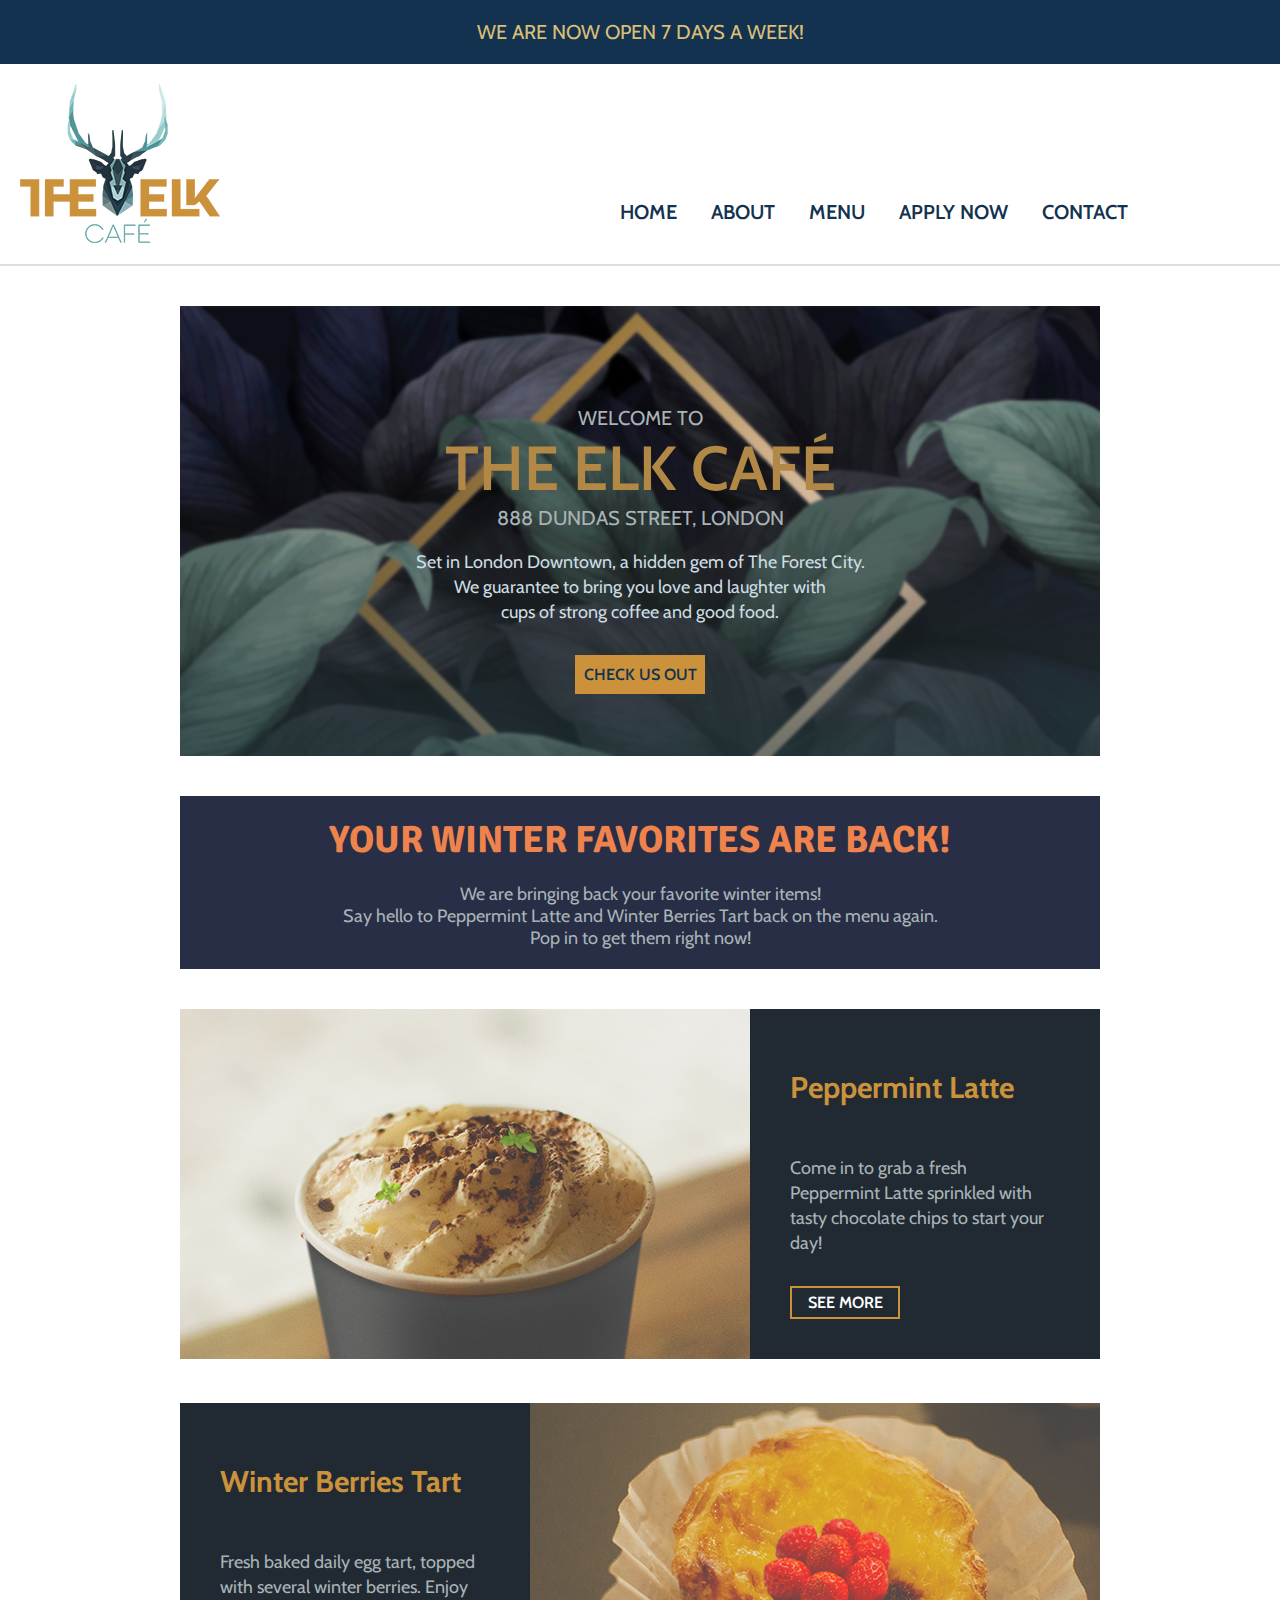
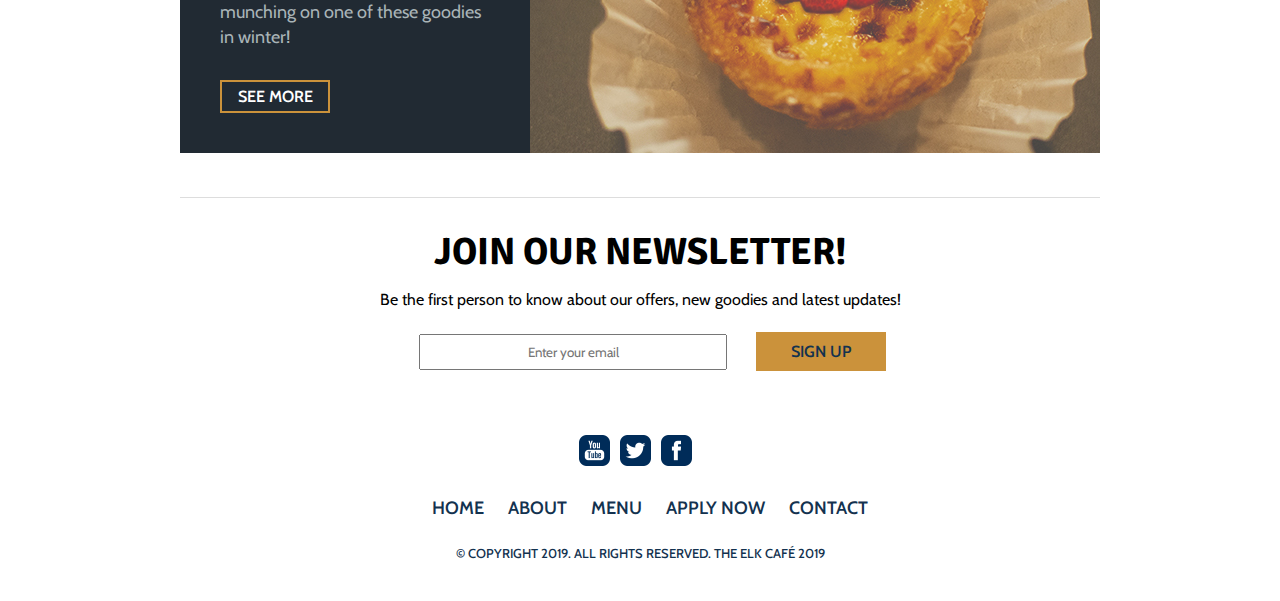
==== index.html @ 19ef8533 "tomenu" ====
<!DOCTYPE html>
<html lang="en">
<head>
<meta charset="UTF-8">
<title>The Elk Café — Home</title>
<link href="css/main.css" rel="stylesheet" type="text/css" media="screen">
<link href="https://fonts.googleapis.com/css?family=Cabin:400,500,600&display=swap" rel="stylesheet">
<link href="https://fonts.googleapis.com/css?family=Signika:700&display=swap" rel="stylesheet">
</head>
<body>
    <h1 class="hidden">Welcome to The Elk Café</h1>
    <section id="topBar">
        <h2 class="hidden">Top Bar</h2>
        <p class="topAnnounce">WE ARE NOW OPEN 7 DAYS A WEEK!</p>
    </section><!--end topBar-->
    <header id="mainHeader">
            <div id="logo"><img src="images/logo_main.png" alt="the elf cafe logo"></div><!--end logo-->
            <nav id="mainNav">
            <h2 class="hidden">Main Navigation</h2>
              <ul>  
                    <li><a href="index.html">HOME</a></li>
                    <li><a href="">ABOUT</a></li>
                    <li><a href="menu.html">MENU</a></li>
                    <li><a href="">APPLY NOW</a></li>
                    <li><a href="contact.html">CONTACT</a></li>
              </ul>
            </nav><!--end mainNav-->
    </header><!--end mainHeader-->
    <div id="siteContainer">
    <main>
        <section id="promo">
            <h2 class="hidden">Promo Area</h2>
            <img src="images/hero_index.jpg" alt="cafe hero image">
            <div id="promotextIndex">
                <p class="subtitleHero">WELCOME TO</p>
                <p id="titleHero">THE ELK CAFÉ</p>
                <p class="subtitleHero">888 DUNDAS STREET, LONDON</p>
                <p id="promotextHero">Set in London Downtown, a hidden gem of The Forest City.<br>
                We guarantee to bring you love and laughter with<br>
                cups of strong coffee and good food.
                </p>
                <form method="get" action="menu.html">   
                    <button class="buttonYellow">CHECK US OUT</button>
                </form>  
            </div><!--end promotextIndex-->
        </section><!--end promo-->
        <section class="promoWinter">
            <h2 id="h2Winter">YOUR WINTER FAVORITES ARE BACK!</h2>
            <p>We are bringing back your favorite winter items!<br>
            Say hello to Peppermint Latte and Winter Berries Tart back on the menu again.<br>
            Pop in to get them right now!<br>
            </p>
        </section><!--end promoWinter-->
        <section id="productInfoIndex">
            <h2 class="hidden">New Products</h2>
            <section class="productDescLargeLeft">
                <img src="images/New1_Coffee.jpg" alt="peppermint latte">
                <div id="product1Index">
                    <div class="producttextWrap">
                        <h2>Peppermint Latte</h2>
                        <p>Come in to grab a fresh Peppermint Latte sprinkled with tasty chocolate chips to start your day!</p>
                        <form method="get" action="menu.html">   
                            <button class="buttonTrans">SEE MORE</button>
                        </form>  
                    </div><!--end producttextWrap-->   
                </div><!--end Product1Index-->
            </section><!--end productDescLargeLeft-->
            <section class="productDescLargeRight">
                <img src="images/New2_Tart.jpg" alt="winter berries tart">
                <div id="product2Index">
                    <div class="producttextWrap">
                        <h2>Winter Berries Tart</h2>
                        <p>Fresh baked daily egg tart, topped with several winter berries. Enjoy munching on one of these goodies in winter!</p>
                        <form method="get" action="menu.html">   
                            <button class="buttonTrans">SEE MORE</button>
                        </form>  
                    </div><!--end producttextWrap-->
                </div><!--end Product2Index-->
            </section><!--end productDescLargeRight-->
        </section><!--end productInfo-->
    </main> 
    <footer id="mainFooter">
            <div id="newsLetter">
                <h2>JOIN OUR NEWSLETTER!</h2>
                <p>Be the first person to know about our offers, new goodies and latest updates!</p>
                <form id="formNewsletter" method="post">
                    <input id="newsLetterBox" type="email" placeholder="Enter your email">
                    <button class="buttonYellow" type="button">SIGN UP</button>
                </form>
            </div><!--end newsLetter-->
            <div id="socialMedia">
                <div id="youtube">
                    <a href="https://www.youtube.com">
                    <img src="images/youtube.png" alt="youtube icon"></a>
                </div><!--end youtube-->
                <div id="twitter">
                    <a href="https://www.twitter.com">
                    <img src="images/twitter.png" alt="twitter icon"></a>
                </div><!--end twitter-->
                <div id="facebook">
                    <a href="https://www.facebook.com">
                    <img src="images/facebook.png" alt="facebook icon"></a>
                </div><!--end facebook-->
            </div><!--end SocialMedia-->
            <div id="footerNav">
                <nav>
                <h2 class="hidden">Footer Navigation</h2>
                    <ul>  
                        <li><a href="">HOME</a></li>
                        <li><a href="">ABOUT</a></li>
                        <li><a href="">MENU</a></li>
                        <li><a href="">APPLY NOW</a></li>
                        <li><a href="">CONTACT</a></li>
                     </ul>
                </nav>
            </div><!--end FooterNav-->
            <div id="copyRight"><p>© COPYRIGHT 2019. ALL RIGHTS RESERVED. THE ELK CAFÉ 2019</p></div><!--end Copyright-->
    </footer><!--end mainFooter-->
    </div><!--end siteContainer-->
<script src="js/main.js"></script>    
</body>
</html>
---- css/main.css ----
@charset "UTF-8";

/* Open Presets */
p {
	margin: 0;
}


body {
	font-family: 'Cabin', sans-serif;
}

h1, h2, h3, h4, h5, h6 {
 font-family: 'Signika', sans-serif;
 font-weight: 700;	
}

h2 {
	font-size:38px;
	text-align: center;
	margin-top: 30px;
	margin-bottom: 15px;
}


div,p,body,header,footer,section,article,nav 
{ 
	margin: 0; 
	padding: 0; 
}	

img 
{ 
	border: none; 
	margin: 0; 
	padding: 0; 
}

ul {
	list-style-type: none;
}

li {
	display: inline;

}
nav li a {
	padding-right: 30px;
	display: inline;
}

a {
	color: #13324f;
	font-size: 20px;
	text-decoration: none;
	font-weight: 600;
}

a:hover {
	color: #b28846;
	font-size: 20px;
	text-decoration: none;
	font-weight: 600;
}

.pBold {
	font-weight: 600;
}

.hidden
{
	display: none;
}
/* Close Presets */

/* Open TopBar */
#topBar
{
	background-color: #13324f;
	padding: 20px 0 20px 0;
}
/* Close TopBar */

/* Open SiteContainer */ 
#siteContainer 
{
	margin: 0 auto;
	width: 920px;
	padding-left: 20px;
	padding-right: 20px;
}
/* Close SiteContainer */

/* Open Header */
#mainHeader
{
	display: flex;
	flex-direction: row;
	justify-content: flex-start;
	background-color: #fff;
	border-bottom: solid 2px #DDD;
}

#logo
{
	padding-top: 20px;
	width: 330px;
	height: 180px;
	padding-left: 20px;
}

#mainNav 
{
	padding-top: 120px;
	margin-left: auto;
	width: 700px;
}
/* Close Header */

/* Open Footer */
#mainFooter 
{
	margin-bottom: 40px;
	display: flex;
	flex-direction: column;
  	justify-content: center;
  	text-align: center;
}

#mainFooter nav li a {
	font-weight: 600;
	font-size: 18px;
	padding-right: 20px;
}

#footerNav
{
	font-size: 16px;
	margin: 10px 0px 10px 0px;
}

#copyRight 
{
	color: #13324f;
	font-weight: 500;
	font-size: 13px;
}
/*Close Footer*/

/* Open Index */
#promo 
{
	margin-top: 40px;
	display: flex;
	flex-direction: row;
  	justify-content: flex-start;
}

#productInfoIndex
{
	display: flex;
	flex-direction: column;
  	justify-content: flex-start;
	border-bottom: solid 1px #DDD;
	padding-bottom: 40px;
}

.productDescLargeLeft, .productDescLargeRight 
{
	margin-top: 40px;
}
/* Close Index */

/* Open Menu */
#promoTextBox
{
	width: 320px;
	height: 350px;
	background-color: #1a222d;
}

#productInfoMenu 
{
	display: flex;
	flex-direction: row;
  	justify-content: center;
	border-bottom: solid 1px #DDD;
	flex-wrap: wrap;
}

.productDesc 
{
	margin-right: 40px;
	margin-bottom: 30px;
	width: 285px;
	height: 430px;
}

/* Close Menu */

/* Open Contact */



/* Close Contact */

/**************** EXTRA CODE SECTION ****************/

/****Buttons****/
.buttonTrans {
	text-align: center;
	border: 2px solid #cb923b;
	background-color: transparent;
	color: #fff;
	width: 110px;
	font-family: 'Cabin', sans-serif;
	font-weight: 600;
	font-size: 16px;
	padding: 5px 0px 5px 0px;
	margin-top: 15px;
}

.buttonTrans:hover {
	background-color: #cb923b;
}

.buttonYellow {
	text-align: center;
	background-color: #cb923b;
	border: none;
	width: 130px;
	margin-top: 10px;
	color: #13324f;
	font-family: 'Cabin', sans-serif;
	font-weight: 600;
	font-size: 16px;
	padding: 10px 5px 10px 5px;

}

.buttonYellow:hover {
	background-color: #b45727;
}
/***************/

/*==========On Index Page==========*/


/****Top Bar****/
.topAnnounce {
	font-size: 20px;
	color: #dbbf76;
	text-align: center;
}
/***************/

/****Promo Hero Area****/
#promotextIndex {
	position: absolute;
	margin-top: 100px;
	margin-left: 160px;
	width: 600px;
	text-align: center;	
}

#promotextHero	{
	color: #ccdce1;
	font-size: 18px;
	padding: 20px 0px 20px 0px;
	line-height: 25px;
}

.subtitleHero {
	color: #a9b4b7;
	font-size: 20px;

}

#titleHero {
	color: #b28846;
	font-weight: 600;
	font-family: 'Cabin', sans-serif;
	font-size: 62px;
	margin: 0;
}

.promoWinter {
	width: 920px;
	background-color: #272e46;
	margin-top: 40px;
	padding-bottom: 20px;
}

.promoWinter p {
	text-align: center;
	color: #a9b4b7;
	font-size: 18px;
	display: block;
}

#h2Winter {
	text-align: center;
	color: #ee834d;
	padding: 20px;
	margin: 0;
}
/***************/

/****Products Area****/
#product1Index {
	width: 350px;
	height: 350px;
	float: right;
	background-color: #212a33;
	text-align: left;
}

#product2Index {
	width: 350px;
	height: 350px;
	float: left;
	background-color: #212a33;
	text-align: left;
}

.producttextWrap {
	width: 265px;
	height: 240px;
	margin-top: 60px;
	margin-left: 40px;
}

.producttextWrap h2 {
	font-family: 'Cabin', sans-serif;
	color: #cb923c;
	font-size: 30px;
	text-align: left;
}

.producttextWrap p {
	font-family: 'Cabin', sans-serif;
	color: #a9b4b7;
	font-size: 18px;
	text-align: left;
	margin: 50px 0px 15px 0px;
	line-height: 25px;
}
/***************/

/*==========On Menu Page==========*/
#bannerTitle {
	position: absolute;
	text-align: left;
	line-height: 50px;
	margin-left: 280px;
	margin-top: 100px;
}

#h2Banner {
	font-family: 'Cabin', sans-serif;
	color: #b18846;
	font-size: 132px;
}

#textBanner {
	color: #fff; 
	font-size: 50px;
}

#bannerTextWrap{
	margin-top: 70px;
	width: 300px;
	height: 250px;
}

#bannerTextWrap h2 {
	font-family: 'Cabin', sans-serif;
	color: #b18846;
	font-size: 30px;
	text-align: center;
}

#bannerTextWrap p {
	font-family: 'Cabin', sans-serif;
	color: #a9b4b7;
	font-size: 20px;
	text-align: center;
	margin-top: 45px;
	line-height: 25px;
}

#bannerTextWrap button {
	margin-left: 100px;
}

#menuIntro {
	display: flex;
	flex-direction: row;
	justify-content: center;
}

#menuTextBox {
	text-align: center;
	width: 680px;
	line-height: 22px;
	margin-top: 50px;
	margin-bottom: 90px;
}

#menuTextBox hr {
	width: 220px;
	background-color: #b18846;
	height: 2px;
}

#menuTextBox p {
	color: #535556;
	font-size: 21px;
}
/***************/

/****Footer Area****/
#newsLetter {
	display: flex;
	flex-direction: column;
	justify-content: center;
}

#newsLetterBox {
	text-align: center;
	font-family: 'Cabin', sans-serif;
	font-weight: 400;
	width: 300px;
	height: 30px;
	margin: 25px;
}

#socialMedia {
	display: flex;
	flex-direction: row;
	justify-content: center;
	margin-top: 40px;
}

#youtube, #twitter, #facebook {
	padding-right: 10px;
}

#youtube:hover, #twitter:hover, #facebook:hover {
	opacity: 0.8;
}
/***************/
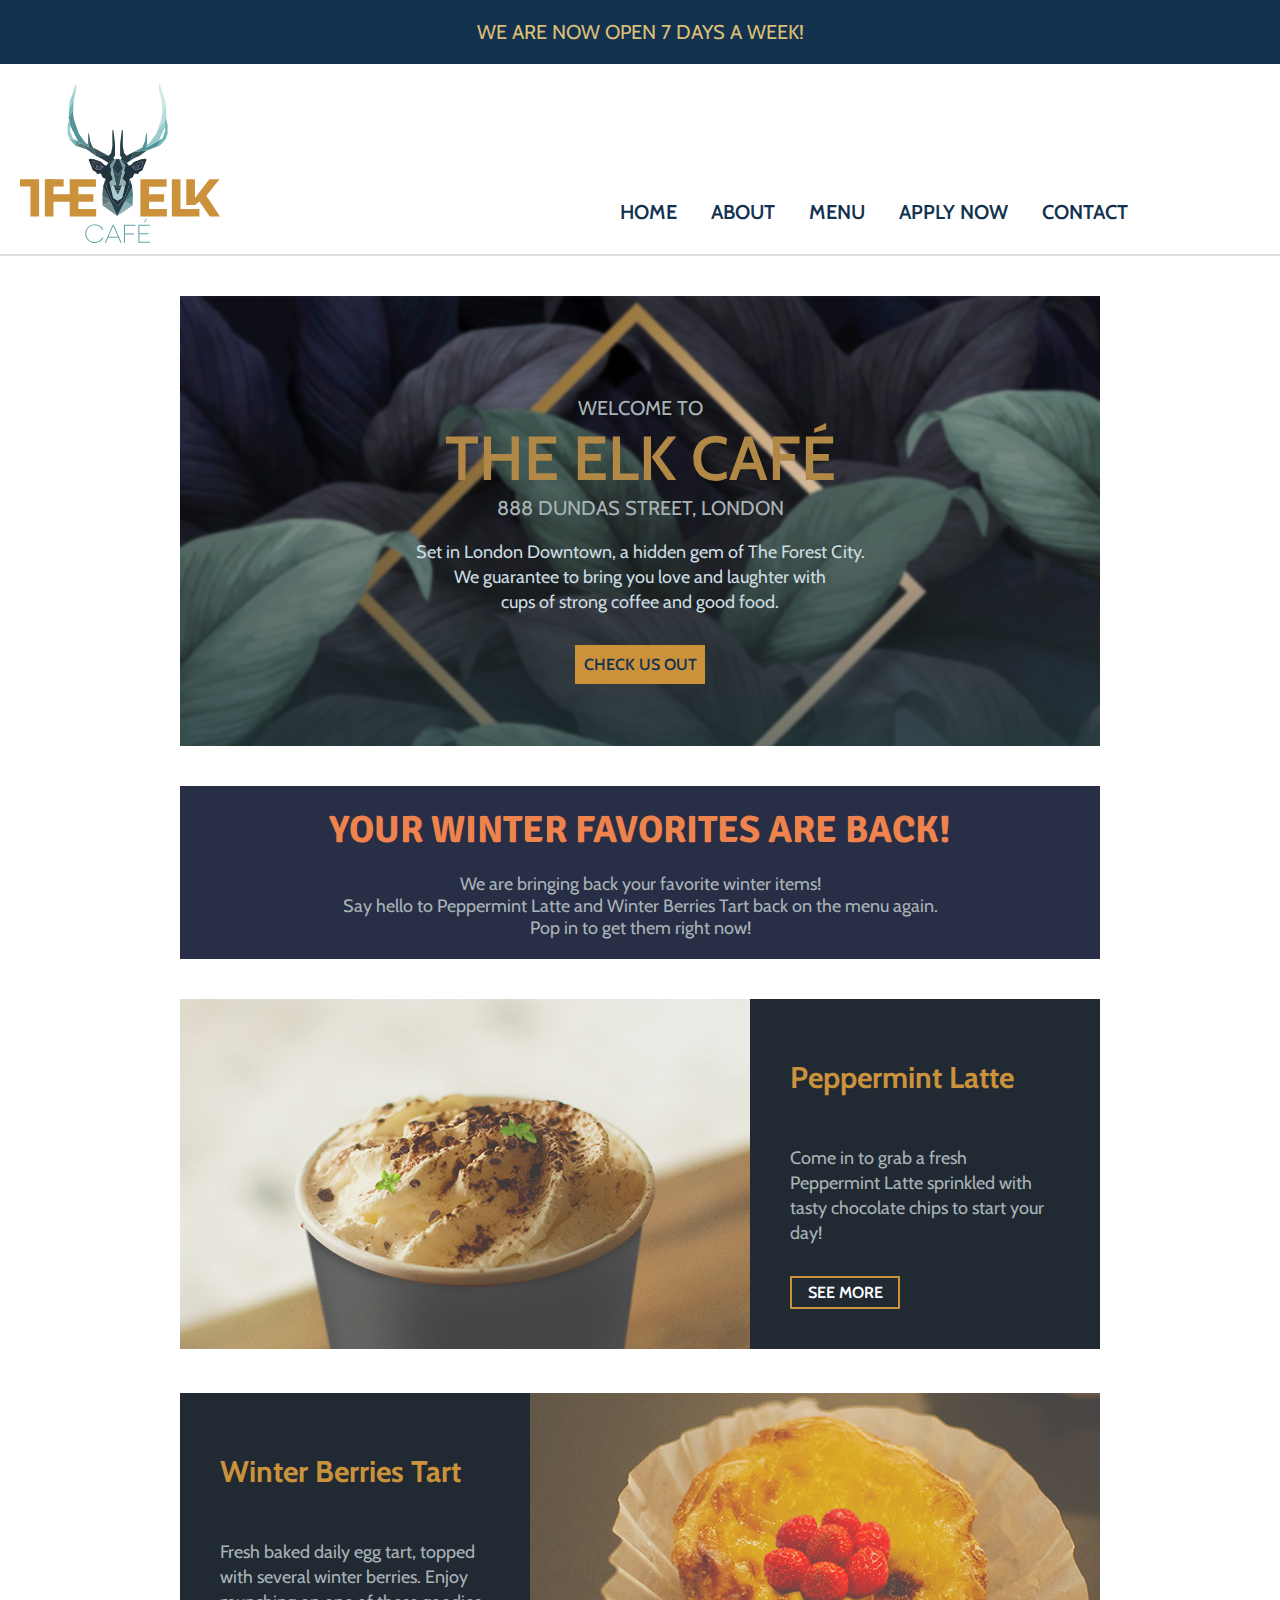
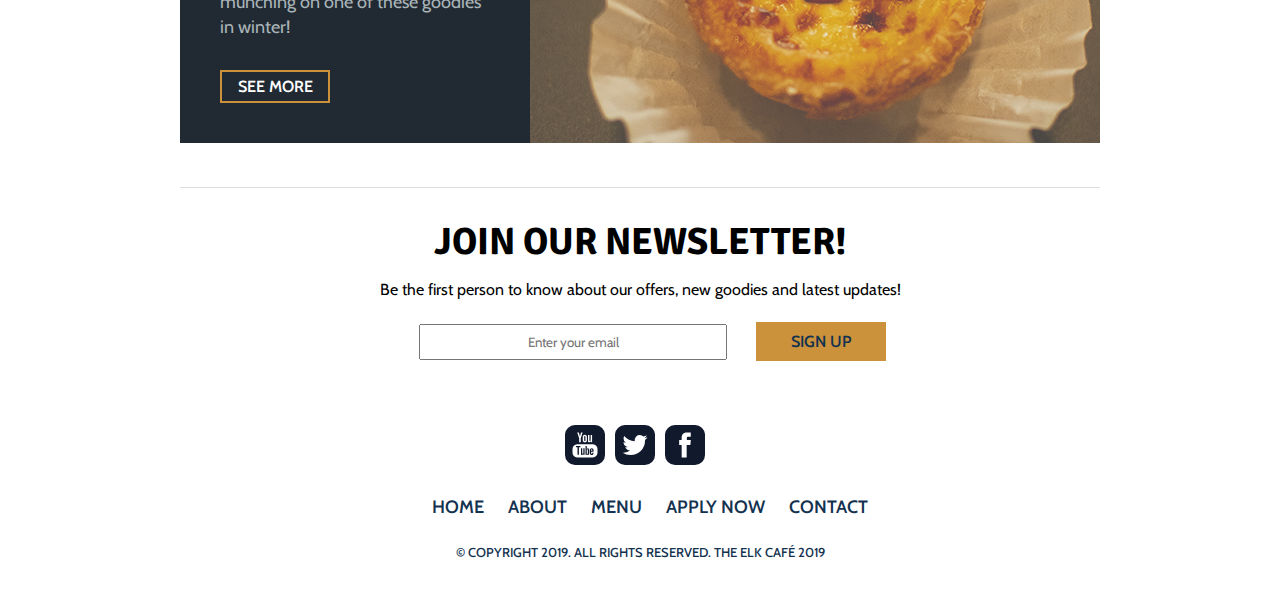
==== commit 8e6ed7e3: "contactadded" ====
--- a/index.html
+++ b/index.html
@@ -14,14 +14,14 @@
         <p class="topAnnounce">WE ARE NOW OPEN 7 DAYS A WEEK!</p>
     </section><!--end topBar-->
     <header id="mainHeader">
-            <div id="logo"><img src="images/logo_main.png" alt="the elf cafe logo"></div><!--end logo-->
+            <div id="logo"><img src="images/Logo_Main.svg" alt="the elf cafe logo"></div><!--end logo-->
             <nav id="mainNav">
             <h2 class="hidden">Main Navigation</h2>
               <ul>  
-                    <li><a href="index.html">HOME</a></li>
-                    <li><a href="">ABOUT</a></li>
+                    <li><a href="#">HOME</a></li>
+                    <li><a href="#">ABOUT</a></li>
                     <li><a href="menu.html">MENU</a></li>
-                    <li><a href="">APPLY NOW</a></li>
+                    <li><a href="#">APPLY NOW</a></li>
                     <li><a href="contact.html">CONTACT</a></li>
               </ul>
             </nav><!--end mainNav-->
@@ -38,10 +38,8 @@
                 <p id="promotextHero">Set in London Downtown, a hidden gem of The Forest City.<br>
                 We guarantee to bring you love and laughter with<br>
                 cups of strong coffee and good food.
-                </p>
-                <form method="get" action="menu.html">   
+                </p>  
                     <button class="buttonYellow">CHECK US OUT</button>
-                </form>  
             </div><!--end promotextIndex-->
         </section><!--end promo-->
         <section class="promoWinter">
@@ -58,10 +56,8 @@
                 <div id="product1Index">
                     <div class="producttextWrap">
                         <h2>Peppermint Latte</h2>
-                        <p>Come in to grab a fresh Peppermint Latte sprinkled with tasty chocolate chips to start your day!</p>
-                        <form method="get" action="menu.html">   
-                            <button class="buttonTrans">SEE MORE</button>
-                        </form>  
+                        <p>Come in to grab a fresh Peppermint Latte sprinkled with tasty chocolate chips to start your day!</p> 
+                        <button class="buttonTrans">SEE MORE</button>
                     </div><!--end producttextWrap-->   
                 </div><!--end Product1Index-->
             </section><!--end productDescLargeLeft-->
@@ -70,10 +66,8 @@
                 <div id="product2Index">
                     <div class="producttextWrap">
                         <h2>Winter Berries Tart</h2>
-                        <p>Fresh baked daily egg tart, topped with several winter berries. Enjoy munching on one of these goodies in winter!</p>
-                        <form method="get" action="menu.html">   
-                            <button class="buttonTrans">SEE MORE</button>
-                        </form>  
+                        <p>Fresh baked daily egg tart, topped with several winter berries. Enjoy munching on one of these goodies in winter!</p> 
+                        <button class="buttonTrans">SEE MORE</button> 
                     </div><!--end producttextWrap-->
                 </div><!--end Product2Index-->
             </section><!--end productDescLargeRight-->
@@ -85,32 +79,32 @@
                 <p>Be the first person to know about our offers, new goodies and latest updates!</p>
                 <form id="formNewsletter" method="post">
                     <input id="newsLetterBox" type="email" placeholder="Enter your email">
-                    <button class="buttonYellow" type="button">SIGN UP</button>
+                    <button class="buttonYellow" type="submit">SIGN UP</button>
                 </form>
             </div><!--end newsLetter-->
             <div id="socialMedia">
                 <div id="youtube">
                     <a href="https://www.youtube.com">
-                    <img src="images/youtube.png" alt="youtube icon"></a>
+                    <img src="images/youtube.svg" alt="youtube icon"></a>
                 </div><!--end youtube-->
                 <div id="twitter">
                     <a href="https://www.twitter.com">
-                    <img src="images/twitter.png" alt="twitter icon"></a>
+                    <img src="images/twitter.svg" alt="twitter icon"></a>
                 </div><!--end twitter-->
                 <div id="facebook">
                     <a href="https://www.facebook.com">
-                    <img src="images/facebook.png" alt="facebook icon"></a>
+                    <img src="images/facebook.svg" alt="facebook icon"></a>
                 </div><!--end facebook-->
             </div><!--end SocialMedia-->
             <div id="footerNav">
                 <nav>
                 <h2 class="hidden">Footer Navigation</h2>
                     <ul>  
-                        <li><a href="">HOME</a></li>
+                        <li><a href="#">HOME</a></li>
                         <li><a href="">ABOUT</a></li>
-                        <li><a href="">MENU</a></li>
+                        <li><a href="menu.html">MENU</a></li>
                         <li><a href="">APPLY NOW</a></li>
-                        <li><a href="">CONTACT</a></li>
+                        <li><a href="contact.html">CONTACT</a></li>
                      </ul>
                 </nav>
             </div><!--end FooterNav-->
--- a/css/main.css
+++ b/css/main.css
@@ -63,10 +63,6 @@
 	font-weight: 600;
 }
 
-.pBold {
-	font-weight: 600;
-}
-
 .hidden
 {
 	display: none;
@@ -104,9 +100,10 @@
 #logo
 {
 	padding-top: 20px;
-	width: 330px;
-	height: 180px;
+	width: 200px;
+	height: 160px;
 	padding-left: 20px;
+	padding-bottom: 10px;
 }
 
 #mainNav 
@@ -183,25 +180,42 @@
 {
 	display: flex;
 	flex-direction: row;
-  	justify-content: center;
+  	justify-content: space-around;
 	border-bottom: solid 1px #DDD;
 	flex-wrap: wrap;
+	width: 650px;
+	margin: 0 auto;
 }
 
 .productDesc 
 {
-	margin-right: 40px;
-	margin-bottom: 30px;
 	width: 285px;
 	height: 430px;
+	padding-bottom: 50px;
 }
 
 /* Close Menu */
 
 /* Open Contact */
-
-
-
+#contentCon {
+	margin-top: 40px;
+	border-bottom: solid 1px #DDD;
+	padding-bottom: 40px;
+	display: flex;
+	flex-direction: row;
+  	justify-content: flex-start;
+}
+
+#content1 
+{
+	width: 440px;
+}
+
+#content2 
+{
+	margin-left: auto;
+	width: 440px;
+}
 /* Close Contact */
 
 /**************** EXTRA CODE SECTION ****************/
@@ -417,6 +431,30 @@
 	color: #535556;
 	font-size: 21px;
 }
+
+.imgContainer {
+	position: relative;
+	text-align: center;
+}
+
+.imgContainer h2 {
+	font-family: 'Cabin', sans-serif;
+	margin-top: 220px;
+}
+
+.imgContainer .imgHover {
+	position: absolute;
+	display: none;
+	color: #fff;
+	width: 285px;
+	height: 430px;
+}
+
+.imgContainer:hover .imgHover{
+	display: block;
+	background: rgba(0,0,0,0.3);
+}
+
 /***************/
 
 /****Footer Area****/
@@ -442,6 +480,11 @@
 	margin-top: 40px;
 }
 
+#socialMedia img {
+	width: 40px;
+	height: 40px;
+}
+
 #youtube, #twitter, #facebook {
 	padding-right: 10px;
 }
